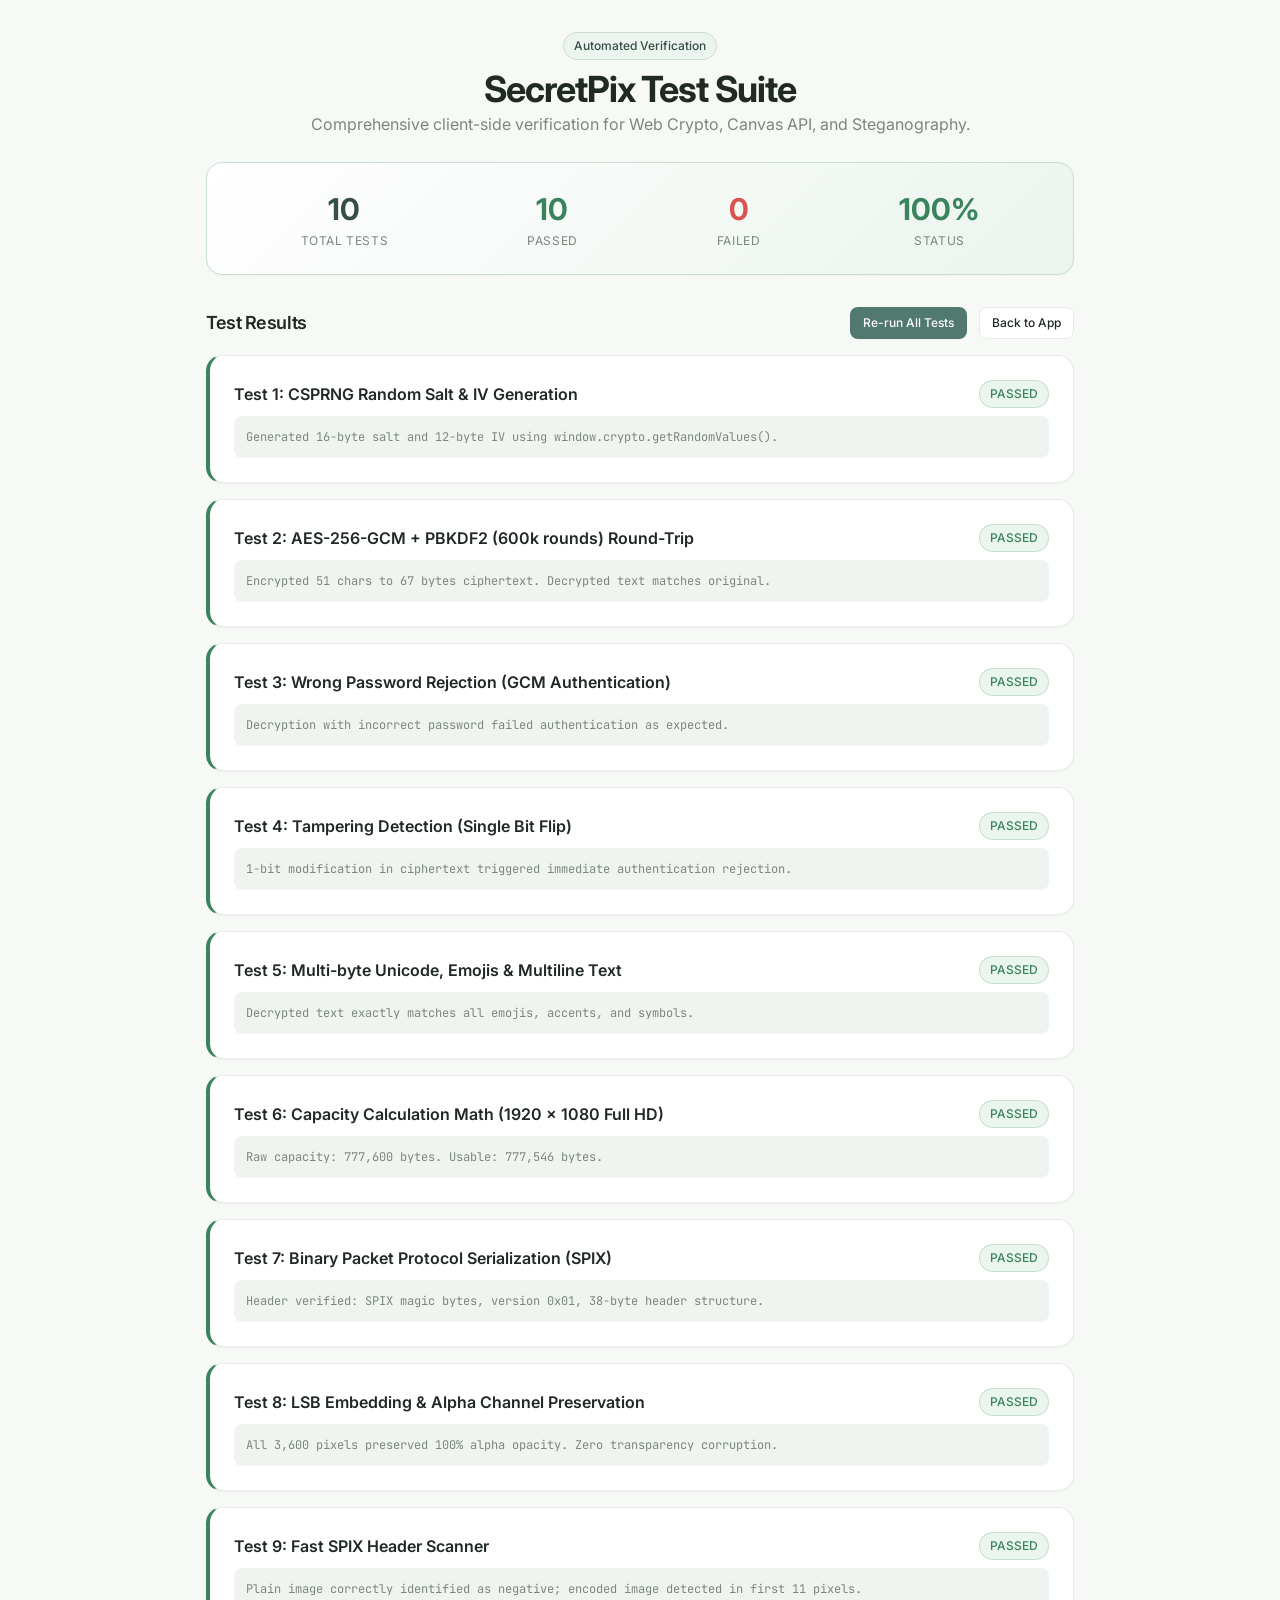
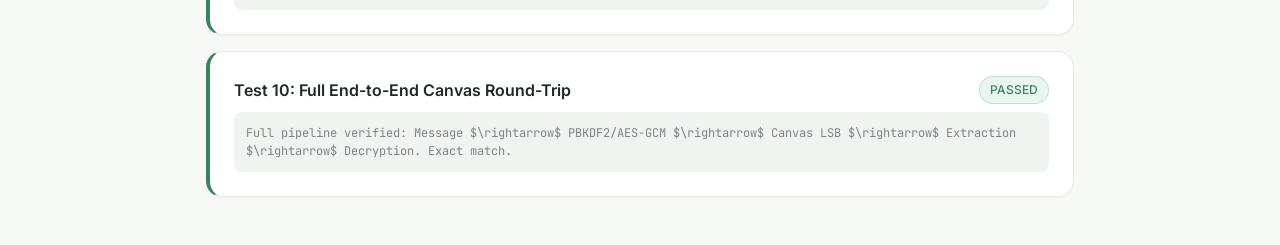
==== test.html @ 5ef7feee "Complete SecretPix v1.0.0: Privacy-first client-side image steganography and AES-256-GCM encryption" ====
<!DOCTYPE html>
<html lang="en">
<head>
  <meta charset="UTF-8">
  <meta name="viewport" content="width=device-width, initial-scale=1.0">
  <title>SecretPix — Automated Test Runner</title>
  <link rel="preconnect" href="https://fonts.googleapis.com">
  <link rel="preconnect" href="https://fonts.gstatic.com" crossorigin>
  <link href="https://fonts.googleapis.com/css2?family=Inter:wght@400;500;600;700&family=JetBrains+Mono:wght@400;500&display=swap" rel="stylesheet">
  <link rel="stylesheet" href="css/variables.css">
  <link rel="stylesheet" href="css/base.css">
  <link rel="stylesheet" href="css/components.css">
  <style>
    body {
      padding: var(--space-8) var(--space-4);
      max-width: 900px;
      margin: 0 auto;
    }
    .test-header {
      margin-bottom: var(--space-6);
      text-align: center;
    }
    .test-card {
      margin-bottom: var(--space-4);
      border-left: 4px solid var(--color-border);
      transition: all var(--transition-fast);
    }
    .test-card.passed {
      border-left-color: var(--color-success);
    }
    .test-card.failed {
      border-left-color: var(--color-error);
    }
    .test-title {
      font-size: var(--text-base);
      font-weight: var(--font-semibold);
      display: flex;
      align-items: center;
      justify-content: space-between;
      margin-bottom: var(--space-1);
    }
    .test-log {
      font-family: var(--font-mono);
      font-size: var(--text-xs);
      color: var(--color-text-secondary);
      background: var(--color-surface-alt);
      padding: var(--space-3);
      border-radius: var(--radius-sm);
      margin-top: var(--space-2);
      white-space: pre-wrap;
    }
    .summary-card {
      display: flex;
      justify-content: space-around;
      text-align: center;
      margin-bottom: var(--space-8);
      background: linear-gradient(135deg, var(--color-surface) 0%, var(--color-mint-light) 100%);
      border: 1px solid var(--color-mint);
    }
    .summary-metric {
      font-size: var(--text-3xl);
      font-weight: var(--font-bold);
      color: var(--color-primary-dark);
    }
    .summary-label {
      font-size: var(--text-xs);
      color: var(--color-text-secondary);
      text-transform: uppercase;
      letter-spacing: 0.05em;
    }
  </style>
</head>
<body>

  <div class="test-header">
    <span class="badge badge-mint" style="margin-bottom: 0.5rem;">Automated Verification</span>
    <h1>SecretPix Test Suite</h1>
    <p>Comprehensive client-side verification for Web Crypto, Canvas API, and Steganography.</p>
  </div>

  <div class="card summary-card" id="summaryCard">
    <div>
      <div class="summary-metric" id="totalCount">0</div>
      <div class="summary-label">Total Tests</div>
    </div>
    <div>
      <div class="summary-metric" style="color: var(--color-success);" id="passCount">0</div>
      <div class="summary-label">Passed</div>
    </div>
    <div>
      <div class="summary-metric" style="color: var(--color-error);" id="failCount">0</div>
      <div class="summary-label">Failed</div>
    </div>
    <div>
      <div class="summary-metric" id="statusBadge">—</div>
      <div class="summary-label">Status</div>
    </div>
  </div>

  <div style="display: flex; justify-content: space-between; align-items: center; margin-bottom: 1rem;">
    <h2 style="font-size: var(--text-lg);">Test Results</h2>
    <div>
      <button class="btn btn-primary btn-sm" id="rerunBtn">Re-run All Tests</button>
      <a href="index.html" class="btn btn-outline btn-sm" style="margin-left: 8px;">Back to App</a>
    </div>
  </div>

  <div id="resultsContainer"></div>

  <!-- Test Runner Script -->
  <script type="module">
    import { encryptMessage, decryptMessage, getRandomBytes, InvalidPasswordError, CryptoError } from './js/crypto.js';
    import { calculateCapacity, validateImageFile } from './js/image.js';
    import {
      packPayload,
      unpackPayload,
      embedPayloadInImageData,
      extractPayloadFromImageData,
      detectSecretPixHeader,
      NoSecretPixDataError,
      CapacityExceededError
    } from './js/steganography.js';
    import { CONFIG } from './js/config.js';

    const container = document.getElementById('resultsContainer');
    let total = 0;
    let passed = 0;
    let failed = 0;

    function renderTestResult(title, success, logText = '') {
      total++;
      if (success) passed++;
      else failed++;

      const card = document.createElement('div');
      card.className = `card test-card ${success ? 'passed' : 'failed'}`;

      card.innerHTML = `
        <div class="test-title">
          <span>${title}</span>
          <span class="badge ${success ? 'badge-success' : 'badge-error'}">${success ? 'PASSED' : 'FAILED'}</span>
        </div>
        ${logText ? `<div class="test-log">${logText}</div>` : ''}
      `;
      container.appendChild(card);

      document.getElementById('totalCount').textContent = total;
      document.getElementById('passCount').textContent = passed;
      document.getElementById('failCount').textContent = failed;

      const statusBadge = document.getElementById('statusBadge');
      if (failed === 0) {
        statusBadge.textContent = '100%';
        statusBadge.style.color = 'var(--color-success)';
      } else {
        statusBadge.textContent = `${Math.round((passed / total) * 100)}%`;
        statusBadge.style.color = 'var(--color-error)';
      }
    }

    async function executeAllTests() {
      container.innerHTML = '';
      total = 0;
      passed = 0;
      failed = 0;

      // Test 1: Random Salt & IV Generation
      try {
        const salt = getRandomBytes(16);
        const iv = getRandomBytes(12);
        const isFresh = salt.length === 16 && iv.length === 12;
        renderTestResult('Test 1: CSPRNG Random Salt & IV Generation', isFresh, `Generated 16-byte salt and 12-byte IV using window.crypto.getRandomValues().`);
      } catch (e) {
        renderTestResult('Test 1: CSPRNG Random Salt & IV Generation', false, e.message);
      }

      // Test 2: AES-256-GCM + PBKDF2 (600,000 iterations)
      try {
        const secret = 'SecretPix in-browser automated verification string.';
        const pwd = 'TestPassword!2026';
        const { ciphertext, salt, iv } = await encryptMessage(secret, pwd);
        const decrypted = await decryptMessage(ciphertext, salt, iv, pwd);
        const match = decrypted === secret;
        renderTestResult('Test 2: AES-256-GCM + PBKDF2 (600k rounds) Round-Trip', match, `Encrypted ${secret.length} chars to ${ciphertext.length} bytes ciphertext. Decrypted text matches original.`);
      } catch (e) {
        renderTestResult('Test 2: AES-256-GCM + PBKDF2 (600k rounds) Round-Trip', false, e.message);
      }

      // Test 3: Rejection on Incorrect Password
      try {
        const secret = 'Secret Message';
        const { ciphertext, salt, iv } = await encryptMessage(secret, 'CorrectPassword');
        let rejected = false;
        try {
          await decryptMessage(ciphertext, salt, iv, 'WrongPassword');
        } catch (err) {
          if (err instanceof InvalidPasswordError) rejected = true;
        }
        renderTestResult('Test 3: Wrong Password Rejection (GCM Authentication)', rejected, `Decryption with incorrect password failed authentication as expected.`);
      } catch (e) {
        renderTestResult('Test 3: Wrong Password Rejection (GCM Authentication)', false, e.message);
      }

      // Test 4: Ciphertext Tampering Detection (1 bit flip)
      try {
        const secret = 'Tamper Verification';
        const { ciphertext, salt, iv } = await encryptMessage(secret, 'Pass123');
        const tampered = new Uint8Array(ciphertext);
        tampered[0] ^= 0x01; // flip 1 bit
        let caught = false;
        try {
          await decryptMessage(tampered, salt, iv, 'Pass123');
        } catch (err) {
          if (err instanceof InvalidPasswordError) caught = true;
        }
        renderTestResult('Test 4: Tampering Detection (Single Bit Flip)', caught, `1-bit modification in ciphertext triggered immediate authentication rejection.`);
      } catch (e) {
        renderTestResult('Test 4: Tampering Detection (Single Bit Flip)', false, e.message);
      }

      // Test 5: Unicode, Multiline, and Emojis
      try {
        const unicodeSecret = '🔒 SecretPix: 秘密メッセージ! \nAccent: Crème brûlée 🌟 \nMath: π ≈ 3.14159';
        const pwd = 'UnicodeP@ssword!';
        const { ciphertext, salt, iv } = await encryptMessage(unicodeSecret, pwd);
        const decrypted = await decryptMessage(ciphertext, salt, iv, pwd);
        renderTestResult('Test 5: Multi-byte Unicode, Emojis & Multiline Text', decrypted === unicodeSecret, `Decrypted text exactly matches all emojis, accents, and symbols.`);
      } catch (e) {
        renderTestResult('Test 5: Multi-byte Unicode, Emojis & Multiline Text', false, e.message);
      }

      // Test 6: Capacity Calculation Engine
      try {
        const cap = calculateCapacity(1920, 1080, 1000);
        const expectedRaw = Math.floor((1920 * 1080 * 3) / 8);
        const valid = cap.rawCapacityBytes === expectedRaw && cap.usableCapacityBytes === (expectedRaw - 54);
        renderTestResult('Test 6: Capacity Calculation Math (1920 × 1080 Full HD)', valid, `Raw capacity: ${cap.rawCapacityBytes.toLocaleString()} bytes. Usable: ${cap.usableCapacityBytes.toLocaleString()} bytes.`);
      } catch (e) {
        renderTestResult('Test 6: Capacity Calculation Math (1920 × 1080 Full HD)', false, e.message);
      }

      // Test 7: Binary Protocol Packing & Unpacking
      try {
        const s = new Uint8Array(16).fill(5);
        const v = new Uint8Array(12).fill(7);
        const c = new Uint8Array(64).fill(9);
        const packed = packPayload(s, v, c);
        const unpacked = unpackPayload(packed);
        const match = unpacked.version === 0x01 && unpacked.ciphertext.length === 64;
        renderTestResult('Test 7: Binary Packet Protocol Serialization (SPIX)', match, `Header verified: SPIX magic bytes, version 0x01, 38-byte header structure.`);
      } catch (e) {
        renderTestResult('Test 7: Binary Packet Protocol Serialization (SPIX)', false, e.message);
      }

      // Test 8: LSB Embedding & Alpha Preservation
      try {
        const width = 60;
        const height = 60;
        const pixelData = new Uint8Array(width * height * 4);
        pixelData.fill(255); // Alpha is 255
        const mockImg = { width, height, data: pixelData };

        const s = new Uint8Array(16).fill(1);
        const v = new Uint8Array(12).fill(2);
        const c = new Uint8Array(30).fill(3);
        const packed = packPayload(s, v, c);

        embedPayloadInImageData(mockImg, packed);

        // Verify Alpha stayed 255
        let alphaIntact = true;
        for (let i = 0; i < width * height; i++) {
          if (mockImg.data[i * 4 + 3] !== 255) {
            alphaIntact = false;
            break;
          }
        }
        renderTestResult('Test 8: LSB Embedding & Alpha Channel Preservation', alphaIntact, `All 3,600 pixels preserved 100% alpha opacity. Zero transparency corruption.`);
      } catch (e) {
        renderTestResult('Test 8: LSB Embedding & Alpha Channel Preservation', false, e.message);
      }

      // Test 9: Fast Header Detection
      try {
        const plainImg = { width: 50, height: 50, data: new Uint8Array(50 * 50 * 4) };
        const plainDetected = detectSecretPixHeader(plainImg);

        const s = new Uint8Array(16);
        const v = new Uint8Array(12);
        const c = new Uint8Array(10);
        embedPayloadInImageData(plainImg, packPayload(s, v, c));
        const encodedDetected = detectSecretPixHeader(plainImg);

        const success = !plainDetected && encodedDetected;
        renderTestResult('Test 9: Fast SPIX Header Scanner', success, `Plain image correctly identified as negative; encoded image detected in first 11 pixels.`);
      } catch (e) {
        renderTestResult('Test 9: Fast SPIX Header Scanner', false, e.message);
      }

      // Test 10: Complete End-to-End Workflow Round-Trip
      try {
        const originalMessage = 'SecretPix Full Workflow Verification: 2026 Pass! 🚀';
        const password = 'SuperSecureSecret123!';

        // 1. Encrypt
        const { ciphertext, salt, iv } = await encryptMessage(originalMessage, password);

        // 2. Pack
        const payload = packPayload(salt, iv, ciphertext);

        // 3. Synthetic Canvas Image
        const canvas = document.createElement('canvas');
        canvas.width = 120;
        canvas.height = 120;
        const ctx = canvas.getContext('2d');
        ctx.fillStyle = '#52796F';
        ctx.fillRect(0, 0, 120, 120);
        const imgData = ctx.getImageData(0, 0, 120, 120);

        // 4. Embed
        embedPayloadInImageData(imgData, payload);
        ctx.putImageData(imgData, 0, 0);

        // 5. Extract
        const extractedImgData = ctx.getImageData(0, 0, 120, 120);
        const extracted = extractPayloadFromImageData(extractedImgData);

        // 6. Decrypt
        const recovered = await decryptMessage(extracted.ciphertext, extracted.salt, extracted.iv, password);

        const match = recovered === originalMessage;
        renderTestResult('Test 10: Full End-to-End Canvas Round-Trip', match, `Full pipeline verified: Message $\\rightarrow$ PBKDF2/AES-GCM $\\rightarrow$ Canvas LSB $\\rightarrow$ Extraction $\\rightarrow$ Decryption. Exact match.`);
      } catch (e) {
        renderTestResult('Test 10: Full End-to-End Canvas Round-Trip', false, e.message);
      }
    }

    document.getElementById('rerunBtn').addEventListener('click', executeAllTests);
    executeAllTests();
  </script>
</body>
</html>
---- css/variables.css ----
/* ==========================================================================
   SecretPix — Design Tokens & Variables (Mint, Sage & Pistachio Palette)
   ========================================================================== */

:root {
  /* Brand Colors */
  --color-primary: #52796F;
  --color-primary-dark: #354F46;
  --color-primary-light: #648e83;
  --color-secondary: #84A98C;
  --color-secondary-light: #9dbca3;
  --color-mint: #CADFD1;
  --color-mint-light: #EBF4EE;
  --color-pistachio: #DCE8C8;
  --color-pistachio-light: #F2F7E8;

  /* Surfaces & Neutrals */
  --color-bg: #F7F9F6;
  --color-surface: #FFFFFF;
  --color-surface-hover: #FAFCF9;
  --color-surface-alt: #F0F4F1;

  /* Typography Colors */
  --color-text: #202923;
  --color-text-secondary: #7B877E;
  --color-text-muted: #9AA69D;
  --color-text-inverse: #FFFFFF;

  /* Borders & Dividers */
  --color-border: #E7ECE7;
  --color-border-hover: #CFD8CF;
  --color-border-focus: #52796F;

  /* Status Colors */
  --color-success: #39845D;
  --color-success-bg: #EAF5EE;
  --color-error: #D9534F;
  --color-error-bg: #FDF2F2;
  --color-warning: #D48827;
  --color-warning-bg: #FEF8ED;
  --color-info: #4A7A8C;
  --color-info-bg: #EEF6F9;

  /* Typography System */
  --font-sans: 'Inter', system-ui, -apple-system, BlinkMacSystemFont, 'Segoe UI', Roboto, Helvetica, Arial, sans-serif;
  --font-mono: 'JetBrains Mono', ui-monospace, SFMono-Regular, Menlo, Monaco, Consolas, monospace;

  --text-xs: 0.75rem;     /* 12px */
  --text-sm: 0.875rem;    /* 14px */
  --text-base: 1rem;      /* 16px */
  --text-lg: 1.125rem;    /* 18px */
  --text-xl: 1.25rem;     /* 20px */
  --text-2xl: 1.5rem;     /* 24px */
  --text-3xl: 1.875rem;   /* 30px */
  --text-4xl: 2.25rem;    /* 36px */

  --font-normal: 400;
  --font-medium: 500;
  --font-semibold: 600;
  --font-bold: 700;

  --leading-tight: 1.2;
  --leading-normal: 1.5;
  --leading-relaxed: 1.65;

  /* Spacing Scale */
  --space-1: 0.25rem;   /* 4px */
  --space-2: 0.5rem;    /* 8px */
  --space-3: 0.75rem;   /* 12px */
  --space-4: 1rem;      /* 16px */
  --space-5: 1.25rem;   /* 20px */
  --space-6: 1.5rem;    /* 24px */
  --space-8: 2rem;      /* 32px */
  --space-10: 2.5rem;   /* 40px */
  --space-12: 3rem;     /* 48px */
  --space-16: 4rem;     /* 64px */

  /* Border Radii */
  --radius-sm: 8px;
  --radius-md: 12px;
  --radius-lg: 16px;
  --radius-xl: 20px;
  --radius-full: 9999px;

  /* Subtle Premium Shadows */
  --shadow-xs: 0 1px 2px rgba(32, 41, 35, 0.04);
  --shadow-sm: 0 2px 6px rgba(32, 41, 35, 0.04), 0 1px 2px rgba(32, 41, 35, 0.02);
  --shadow-md: 0 6px 16px -2px rgba(53, 79, 70, 0.06), 0 2px 4px -1px rgba(53, 79, 70, 0.03);
  --shadow-lg: 0 12px 32px -4px rgba(53, 79, 70, 0.08), 0 4px 12px -2px rgba(53, 79, 70, 0.03);

  /* Transitions */
  --transition-fast: 150ms cubic-bezier(0.4, 0, 0.2, 1);
  --transition-normal: 220ms cubic-bezier(0.4, 0, 0.2, 1);
  --transition-slow: 350ms cubic-bezier(0.4, 0, 0.2, 1);

  /* Layout Constraints */
  --container-max: 1200px;
  --header-height: 72px;
}
---- css/base.css ----
/* ==========================================================================
   SecretPix — Base Styles, CSS Reset & Global Typography
   ========================================================================== */

*,
*::before,
*::after {
  box-sizing: border-box;
  margin: 0;
  padding: 0;
}

html {
  font-family: var(--font-sans);
  font-size: 16px;
  line-height: var(--leading-normal);
  color: var(--color-text);
  background-color: var(--color-bg);
  -webkit-font-smoothing: antialiased;
  -moz-osx-font-smoothing: grayscale;
  text-rendering: optimizeLegibility;
  scroll-behavior: smooth;
}

body {
  min-height: 100vh;
  display: flex;
  flex-direction: column;
  background-color: var(--color-bg);
  color: var(--color-text);
  overflow-x: hidden;
}

/* Typography Hierarchy */
h1, h2, h3, h4, h5, h6 {
  color: var(--color-text);
  font-weight: var(--font-semibold);
  line-height: var(--leading-tight);
  letter-spacing: -0.02em;
}

h1 {
  font-size: var(--text-4xl);
  font-weight: var(--font-bold);
  letter-spacing: -0.03em;
}

h2 {
  font-size: var(--text-2xl);
  letter-spacing: -0.025em;
}

h3 {
  font-size: var(--text-xl);
}

p {
  color: var(--color-text-secondary);
  line-height: var(--leading-relaxed);
}

a {
  color: var(--color-primary);
  text-decoration: none;
  transition: color var(--transition-fast);
}

a:hover {
  color: var(--color-primary-dark);
}

/* Form Elements Reset */
input, textarea, button, select {
  font-family: inherit;
  font-size: inherit;
  line-height: inherit;
  border: none;
  outline: none;
  background: none;
}

button {
  cursor: pointer;
  user-select: none;
}

button:disabled {
  cursor: not-allowed;
  opacity: 0.6;
}

/* Monospace & Code */
code, pre, .font-mono {
  font-family: var(--font-mono);
  font-size: 0.9em;
}

/* Accessibility Focus Ring */
:focus-visible {
  outline: 2px solid var(--color-primary);
  outline-offset: 2px;
}

/* Selection */
::selection {
  background-color: var(--color-mint);
  color: var(--color-primary-dark);
}

/* Utility Helpers */
.sr-only {
  position: absolute;
  width: 1px;
  height: 1px;
  padding: 0;
  margin: -1px;
  overflow: hidden;
  clip: rect(0, 0, 0, 0);
  white-space: nowrap;
  border: 0;
}

.text-center { text-align: center; }
.text-left { text-align: left; }
.text-right { text-align: right; }

.hidden {
  display: none !important;
}

/* Reduced Motion Support */
@media (prefers-reduced-motion: reduce) {
  *,
  *::before,
  *::after {
    animation-duration: 0.01ms !important;
    animation-iteration-count: 1 !important;
    transition-duration: 0.01ms !important;
    scroll-behavior: auto !important;
  }
}
---- css/components.css ----
/* ==========================================================================
   SecretPix — UI Components (Buttons, Cards, Inputs, Dropzones, Indicators)
   ========================================================================== */

/* Buttons */
.btn {
  display: inline-flex;
  align-items: center;
  justify-content: center;
  gap: var(--space-2);
  padding: 0.625rem 1.25rem;
  font-size: var(--text-sm);
  font-weight: var(--font-medium);
  border-radius: var(--radius-md);
  border: 1px solid transparent;
  transition: all var(--transition-fast);
  white-space: nowrap;
}

.btn-primary {
  background-color: var(--color-primary);
  color: var(--color-text-inverse);
  box-shadow: var(--shadow-xs);
}

.btn-primary:hover:not(:disabled) {
  background-color: var(--color-primary-dark);
  box-shadow: var(--shadow-sm);
  transform: translateY(-1px);
}

.btn-secondary {
  background-color: var(--color-mint-light);
  color: var(--color-primary-dark);
  border-color: var(--color-mint);
}

.btn-secondary:hover:not(:disabled) {
  background-color: var(--color-mint);
  transform: translateY(-1px);
}

.btn-outline {
  background-color: var(--color-surface);
  color: var(--color-text);
  border-color: var(--color-border);
}

.btn-outline:hover:not(:disabled) {
  border-color: var(--color-border-hover);
  background-color: var(--color-surface-hover);
}

.btn-ghost {
  background-color: transparent;
  color: var(--color-text-secondary);
}

.btn-ghost:hover:not(:disabled) {
  color: var(--color-text);
  background-color: var(--color-surface-alt);
}

.btn-danger {
  background-color: var(--color-error);
  color: #fff;
}

.btn-danger:hover:not(:disabled) {
  background-color: #c9302c;
}

.btn-lg {
  padding: 0.875rem 1.75rem;
  font-size: var(--text-base);
  border-radius: var(--radius-lg);
}

.btn-sm {
  padding: 0.375rem 0.75rem;
  font-size: var(--text-xs);
  border-radius: var(--radius-sm);
}

.btn-icon {
  padding: 0.5rem;
  border-radius: var(--radius-md);
}

.btn svg {
  width: 18px;
  height: 18px;
  flex-shrink: 0;
}

/* Cards */
.card {
  background-color: var(--color-surface);
  border: 1px solid var(--color-border);
  border-radius: var(--radius-lg);
  padding: var(--space-6);
  box-shadow: var(--shadow-xs);
  transition: all var(--transition-normal);
}

.card-interactive {
  cursor: pointer;
}

.card-interactive:hover {
  border-color: var(--color-secondary);
  box-shadow: var(--shadow-md);
  transform: translateY(-2px);
}

.card-mint {
  background: linear-gradient(135deg, var(--color-surface) 0%, var(--color-mint-light) 100%);
  border-color: var(--color-mint);
}

.card-pistachio {
  background: linear-gradient(135deg, var(--color-surface) 0%, var(--color-pistachio-light) 100%);
  border-color: var(--color-pistachio);
}

/* Badges & Pills */
.badge {
  display: inline-flex;
  align-items: center;
  gap: var(--space-1);
  padding: 0.25rem 0.625rem;
  font-size: var(--text-xs);
  font-weight: var(--font-medium);
  border-radius: var(--radius-full);
  border: 1px solid transparent;
}

.badge-mint {
  background-color: var(--color-mint-light);
  color: var(--color-primary-dark);
  border-color: var(--color-mint);
}

.badge-pistachio {
  background-color: var(--color-pistachio-light);
  color: var(--color-primary-dark);
  border-color: var(--color-pistachio);
}

.badge-success {
  background-color: var(--color-success-bg);
  color: var(--color-success);
  border-color: rgba(57, 132, 93, 0.2);
}

.badge-neutral {
  background-color: var(--color-surface-alt);
  color: var(--color-text-secondary);
  border-color: var(--color-border);
}

.badge-error {
  background-color: var(--color-error-bg);
  color: var(--color-error);
  border-color: rgba(217, 83, 79, 0.2);
}

.badge svg {
  width: 14px;
  height: 14px;
}

/* Image Dropzone */
.dropzone {
  border: 2px dashed var(--color-border);
  border-radius: var(--radius-lg);
  padding: var(--space-8) var(--space-4);
  text-align: center;
  background-color: var(--color-surface);
  transition: all var(--transition-fast);
  cursor: pointer;
  position: relative;
  display: flex;
  flex-direction: column;
  align-items: center;
  justify-content: center;
  min-height: 220px;
}

.dropzone:hover,
.dropzone.dragover {
  border-color: var(--color-primary);
  background-color: var(--color-mint-light);
  transform: scale(0.995);
}

.dropzone-icon {
  width: 48px;
  height: 48px;
  color: var(--color-primary);
  margin-bottom: var(--space-3);
  background: var(--color-mint-light);
  padding: 10px;
  border-radius: var(--radius-full);
}

.dropzone-title {
  font-size: var(--text-base);
  font-weight: var(--font-semibold);
  color: var(--color-text);
  margin-bottom: var(--space-1);
}

.dropzone-subtitle {
  font-size: var(--text-xs);
  color: var(--color-text-secondary);
}

/* Image Preview Container */
.image-preview-container {
  position: relative;
  border-radius: var(--radius-lg);
  overflow: hidden;
  border: 1px solid var(--color-border);
  background-color: var(--color-surface-alt);
}

.image-preview-img {
  width: 100%;
  max-height: 340px;
  object-fit: contain;
  display: block;
  background: repeating-conic-gradient(#f0f0f0 0% 25%, #ffffff 0% 50%) 50% / 16px 16px;
}

.image-preview-bar {
  display: flex;
  align-items: center;
  justify-content: space-between;
  padding: var(--space-3) var(--space-4);
  background-color: var(--color-surface);
  border-top: 1px solid var(--color-border);
}

.image-meta-text {
  font-size: var(--text-xs);
  color: var(--color-text-secondary);
}

/* Form Controls */
.form-group {
  display: flex;
  flex-direction: column;
  gap: var(--space-2);
  margin-bottom: var(--space-4);
}

.form-label {
  display: flex;
  justify-content: space-between;
  align-items: center;
  font-size: var(--text-sm);
  font-weight: var(--font-medium);
  color: var(--color-text);
}

.form-label-desc {
  font-size: var(--text-xs);
  font-weight: var(--font-normal);
  color: var(--color-text-secondary);
}

.input-field,
.textarea-field {
  width: 100%;
  padding: 0.625rem 0.875rem;
  border: 1px solid var(--color-border);
  border-radius: var(--radius-md);
  background-color: var(--color-surface);
  color: var(--color-text);
  font-size: var(--text-sm);
  transition: border-color var(--transition-fast), box-shadow var(--transition-fast);
}

.input-field:focus,
.textarea-field:focus {
  border-color: var(--color-primary);
  box-shadow: 0 0 0 3px rgba(82, 121, 111, 0.15);
}

.textarea-field {
  resize: vertical;
  min-height: 110px;
  line-height: var(--leading-normal);
}

.password-input-wrapper {
  position: relative;
  display: flex;
  align-items: center;
}

.password-input-wrapper .input-field {
  padding-right: 2.75rem;
}

.password-toggle-btn {
  position: absolute;
  right: 0.5rem;
  display: flex;
  align-items: center;
  justify-content: center;
  padding: 0.375rem;
  color: var(--color-text-secondary);
  border-radius: var(--radius-sm);
}

.password-toggle-btn:hover {
  color: var(--color-text);
}

.password-toggle-btn svg {
  width: 18px;
  height: 18px;
}

/* Password Strength Indicator */
.strength-indicator {
  margin-top: var(--space-1);
}

.strength-bar {
  height: 4px;
  width: 100%;
  background-color: var(--color-border);
  border-radius: var(--radius-full);
  overflow: hidden;
  margin-bottom: var(--space-1);
}

.strength-fill {
  height: 100%;
  width: 0%;
  transition: width var(--transition-normal), background-color var(--transition-normal);
}

.strength-fill.weak { width: 25%; background-color: var(--color-error); }
.strength-fill.fair { width: 50%; background-color: var(--color-warning); }
.strength-fill.good { width: 75%; background-color: var(--color-secondary); }
.strength-fill.strong { width: 100%; background-color: var(--color-success); }

.strength-text {
  font-size: var(--text-xs);
  color: var(--color-text-secondary);
}

/* Capacity Indicator */
.capacity-container {
  background-color: var(--color-surface-alt);
  border: 1px solid var(--color-border);
  border-radius: var(--radius-md);
  padding: var(--space-3) var(--space-4);
  margin-top: var(--space-2);
}

.capacity-header {
  display: flex;
  justify-content: space-between;
  align-items: center;
  font-size: var(--text-xs);
  font-weight: var(--font-medium);
  margin-bottom: var(--space-2);
}

.capacity-bar {
  height: 6px;
  width: 100%;
  background-color: var(--color-border);
  border-radius: var(--radius-full);
  overflow: hidden;
}

.capacity-fill {
  height: 100%;
  width: 0%;
  background-color: var(--color-primary);
  border-radius: var(--radius-full);
  transition: width var(--transition-fast), background-color var(--transition-fast);
}

.capacity-fill.warning {
  background-color: var(--color-warning);
}

.capacity-fill.danger {
  background-color: var(--color-error);
}

.capacity-details {
  display: flex;
  justify-content: space-between;
  font-size: 0.75rem;
  color: var(--color-text-secondary);
  margin-top: var(--space-1);
  font-family: var(--font-mono);
}

/* Toast System */
.toast-container {
  position: fixed;
  bottom: 24px;
  right: 24px;
  display: flex;
  flex-direction: column;
  gap: var(--space-2);
  z-index: 9999;
  pointer-events: none;
}

.toast {
  pointer-events: auto;
  display: flex;
  align-items: center;
  gap: var(--space-3);
  min-width: 280px;
  max-width: 420px;
  padding: 0.875rem 1.125rem;
  border-radius: var(--radius-md);
  background-color: var(--color-surface);
  border: 1px solid var(--color-border);
  box-shadow: var(--shadow-lg);
  font-size: var(--text-sm);
  color: var(--color-text);
  animation: toastIn 200ms ease forwards;
  transition: all var(--transition-fast);
}

.toast.toast-success {
  border-left: 4px solid var(--color-success);
}

.toast.toast-error {
  border-left: 4px solid var(--color-error);
}

.toast.toast-info {
  border-left: 4px solid var(--color-primary);
}

.toast.toast-hiding {
  opacity: 0;
  transform: translateY(8px);
}

@keyframes toastIn {
  from {
    opacity: 0;
    transform: translateY(12px) scale(0.96);
  }
  to {
    opacity: 1;
    transform: translateY(0) scale(1);
  }
}

/* Loading Spinner */
.spinner {
  display: inline-block;
  width: 18px;
  height: 18px;
  border: 2px solid rgba(255, 255, 255, 0.3);
  border-top-color: currentColor;
  border-radius: 50%;
  animation: spin 700ms linear infinite;
}

.spinner-primary {
  border-color: rgba(82, 121, 111, 0.2);
  border-top-color: var(--color-primary);
}

@keyframes spin {
  to { transform: rotate(360deg); }
}

/* Modals */
.modal-overlay {
  position: fixed;
  inset: 0;
  background-color: rgba(32, 41, 35, 0.45);
  backdrop-filter: blur(4px);
  display: flex;
  align-items: center;
  justify-content: center;
  padding: var(--space-4);
  z-index: 9000;
  opacity: 0;
  pointer-events: none;
  transition: opacity var(--transition-normal);
}

.modal-overlay.active {
  opacity: 1;
  pointer-events: auto;
}

.modal-card {
  background-color: var(--color-surface);
  border: 1px solid var(--color-border);
  border-radius: var(--radius-xl);
  padding: var(--space-8);
  max-width: 540px;
  width: 100%;
  box-shadow: var(--shadow-lg);
  transform: scale(0.95);
  transition: transform var(--transition-normal);
}

.modal-overlay.active .modal-card {
  transform: scale(1);
}
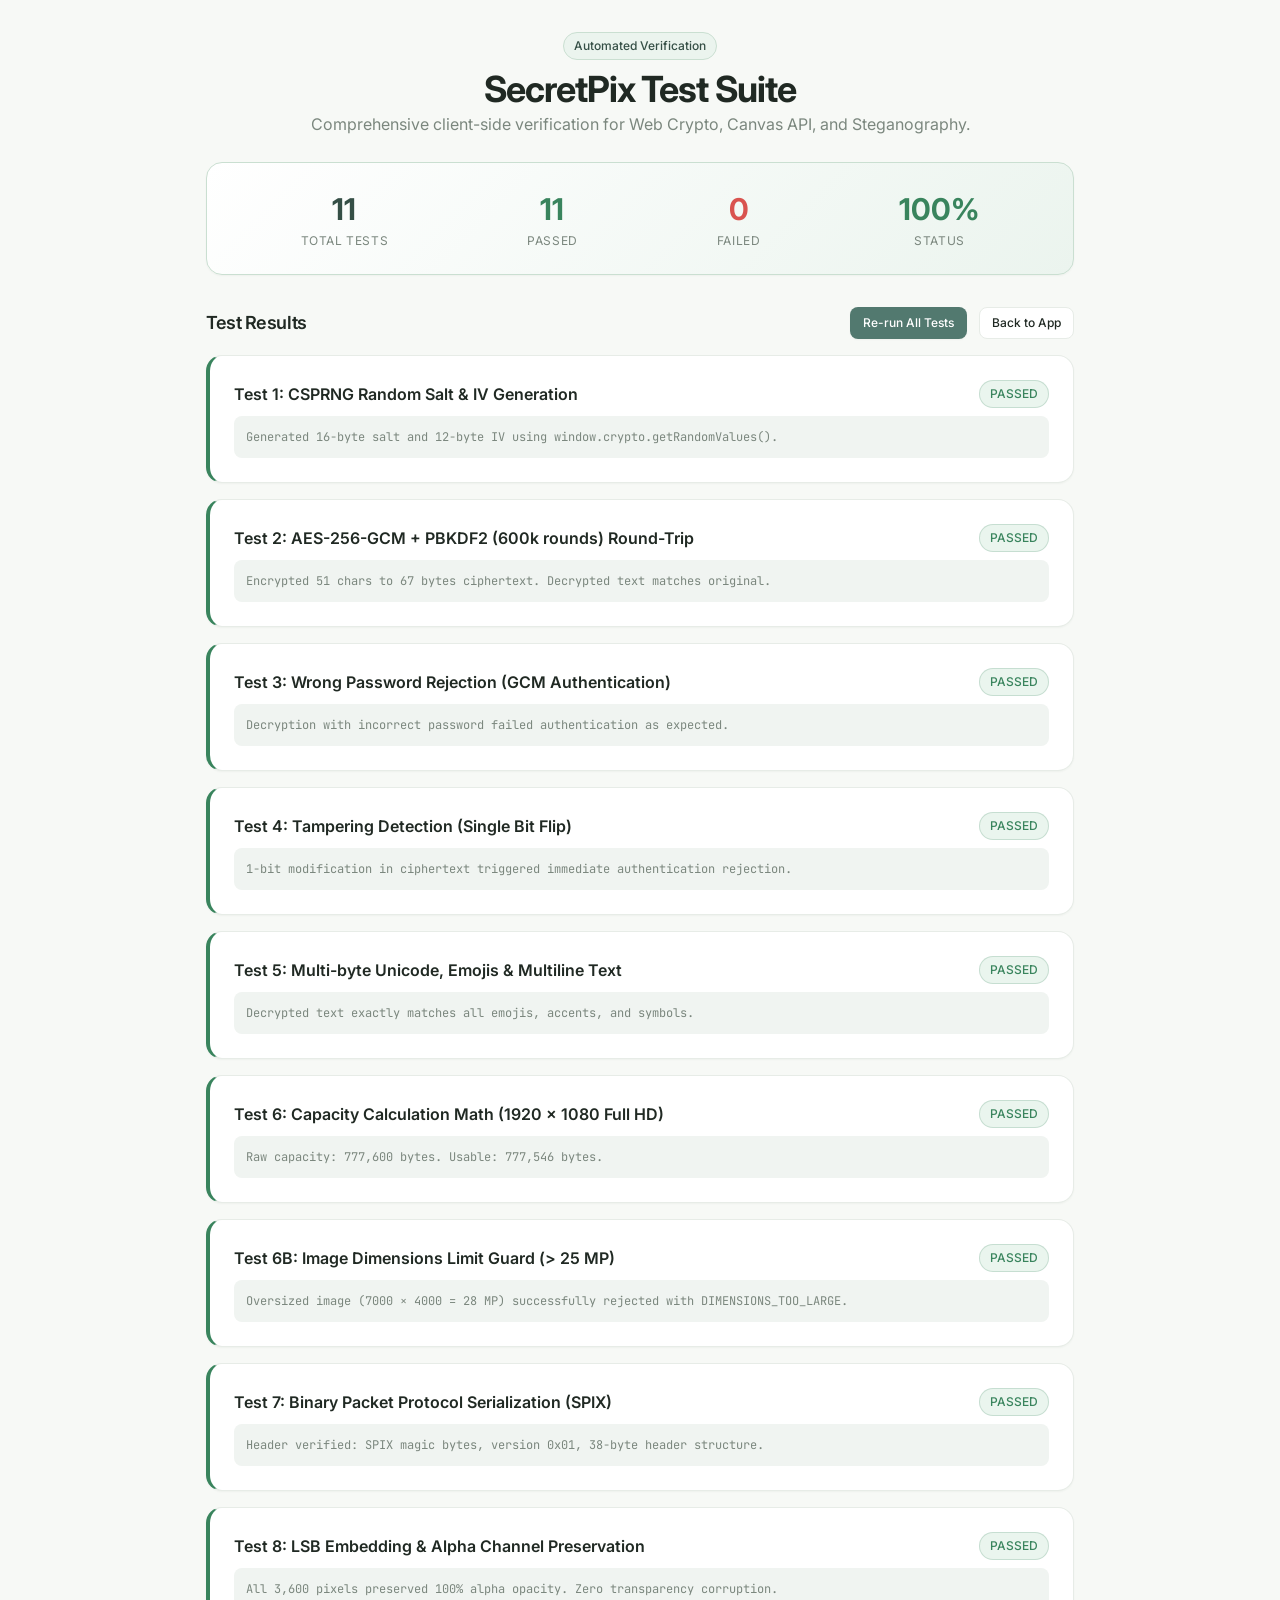
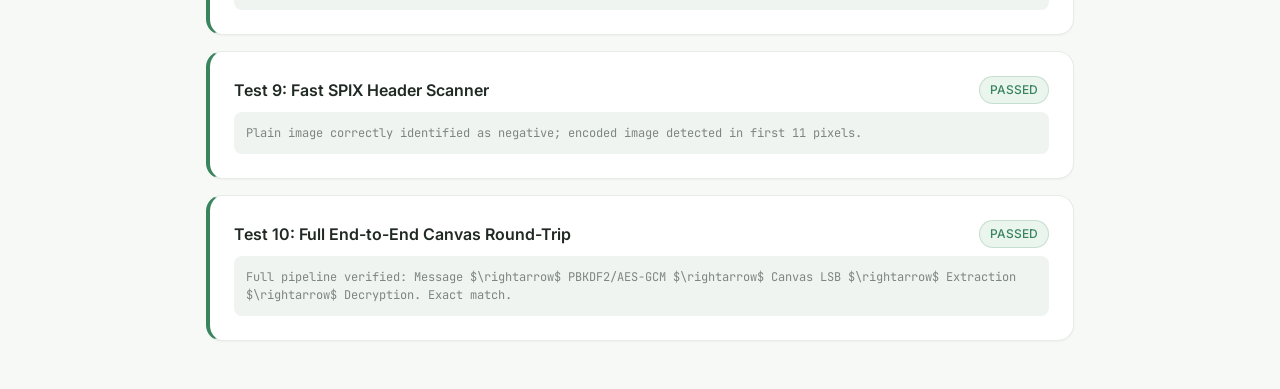
==== commit 649059de: "Security audit remediations: pixel dimensions guard, eliminate inline handlers, CSP script-src 'self" ====
--- a/test.html
+++ b/test.html
@@ -110,7 +110,7 @@
   <!-- Test Runner Script -->
   <script type="module">
     import { encryptMessage, decryptMessage, getRandomBytes, InvalidPasswordError, CryptoError } from './js/crypto.js';
-    import { calculateCapacity, validateImageFile } from './js/image.js';
+    import { calculateCapacity, validateImageFile, extractImageDataFromImage, ImageProcessingError } from './js/image.js';
     import {
       packPayload,
       unpackPayload,
@@ -239,6 +239,21 @@
         renderTestResult('Test 6: Capacity Calculation Math (1920 × 1080 Full HD)', false, e.message);
       }
 
+      // Test 6B: Image Pixel Dimensions Limit Guard (> 25 Megapixels)
+      try {
+        let dimBlocked = false;
+        try {
+          extractImageDataFromImage({ naturalWidth: 7000, naturalHeight: 4000 }); // 28 megapixels
+        } catch (err) {
+          if (err instanceof ImageProcessingError && err.code === 'DIMENSIONS_TOO_LARGE') {
+            dimBlocked = true;
+          }
+        }
+        renderTestResult('Test 6B: Image Dimensions Limit Guard (> 25 MP)', dimBlocked, `Oversized image (7000 × 4000 = 28 MP) successfully rejected with DIMENSIONS_TOO_LARGE.`);
+      } catch (e) {
+        renderTestResult('Test 6B: Image Dimensions Limit Guard (> 25 MP)', false, e.message);
+      }
+
       // Test 7: Binary Protocol Packing & Unpacking
       try {
         const s = new Uint8Array(16).fill(5);
